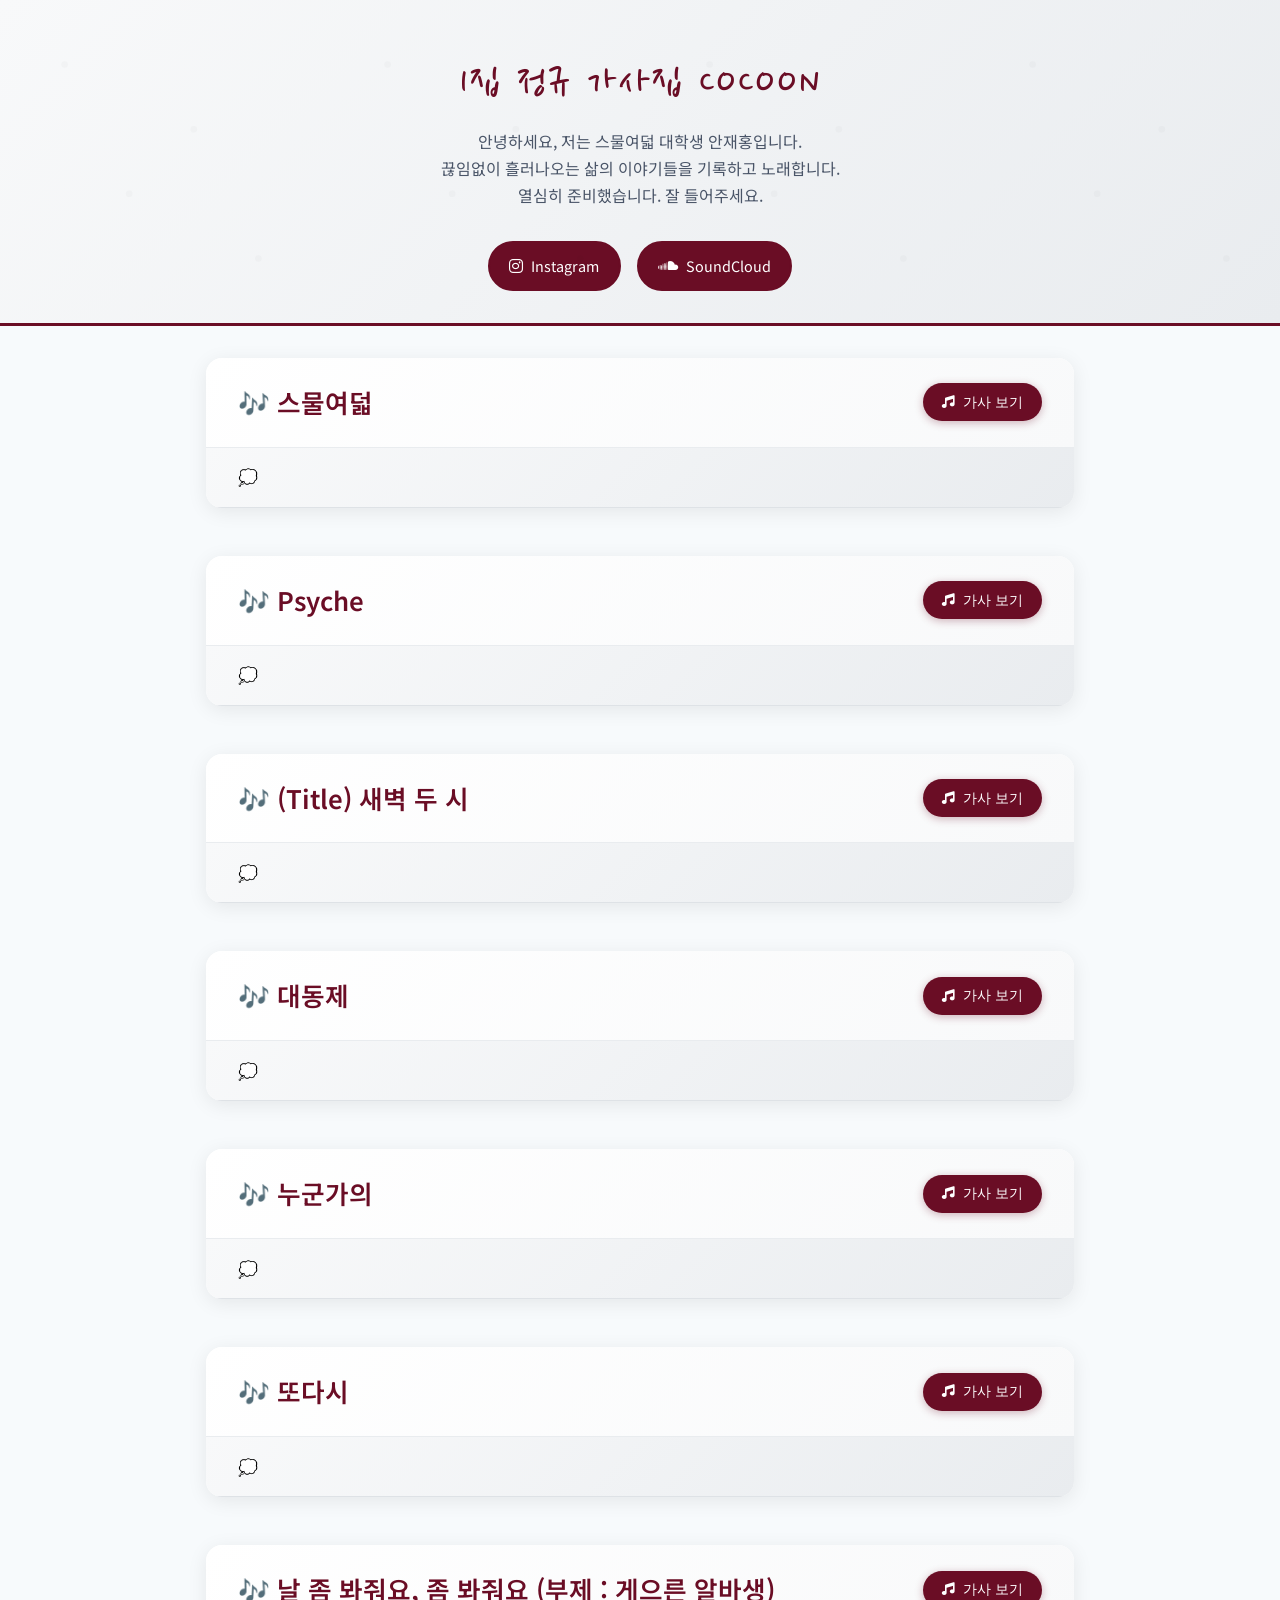
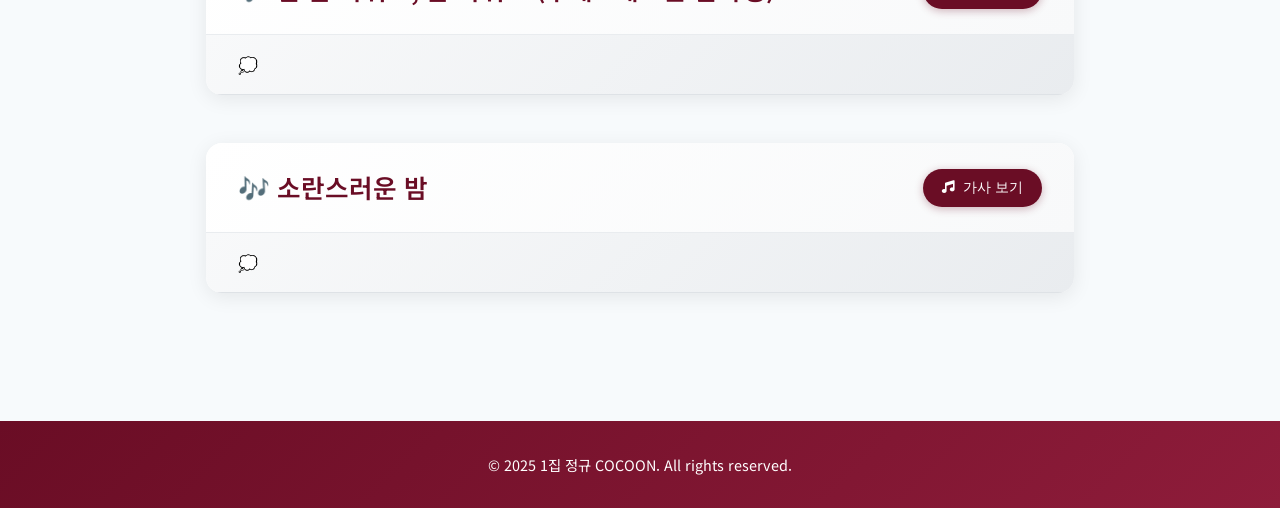
==== index.html @ 021506df "udpate" ====
<!DOCTYPE html>
<html lang="ko">
<head>
  <meta charset="UTF-8" />
  <meta name="viewport" content="width=device-width, initial-scale=1.0" />
  <title>1st 정규 COCOON</title>

  <!-- Font Awesome 아이콘 -->
  <link rel="stylesheet" href="https://cdnjs.cloudflare.com/ajax/libs/font-awesome/6.5.0/css/all.min.css" />

  <!-- 외부 스타일시트 -->
  <link rel="stylesheet" href="style.css" />
</head>
<body>

  <!-- 헤더 -->
  <header>
    <h1>1집 정규 가사집 COCOON</h1>
    <p>
      안녕하세요, 저는 스물여덟 대학생 안재홍입니다.<br>
      끊임없이 흘러나오는 삶의 이야기들을 기록하고 노래합니다.<br>
      열심히 준비했습니다. 잘 들어주세요.
    </p>

    <div class="social-buttons">
      <!-- 인스타그램 링크 -->
      <a href="https://www.instagram.com/jaell0ng" target="_blank" class="icon-link">
        <i class="fab fa-instagram"></i> Instagram
      </a>

      <!-- 사운드클라우드 링크 -->
      <a href="https://on.soundcloud.com/bjVMJqbjcy9wrwm89" target="_blank" class="icon-link">
        <i class="fab fa-soundcloud"></i> SoundCloud
      </a>
    </div>
  </header>

  <!-- 곡 리스트 -->
  <main>
    <div id="songs-container">
      <!-- 곡 섹션들이 JavaScript로 동적으로 생성됩니다 -->
    </div>
  </main>

  <!-- 푸터 -->
  <footer>
    <p>© 2025 1집 정규 COCOON. All rights reserved.</p>
  </footer>

  <!-- JavaScript -->
  <script src="script.js"></script>
</body>
</html>
---- style.css ----
/* 구글 웹폰트 불러오기 */
@import url('https://fonts.googleapis.com/css2?family=Noto+Sans+KR:wght@300;400;500;700&display=swap');
@import url('https://fonts.googleapis.com/css2?family=Nanum+Pen+Script&display=swap');

/* 기본 초기화 */
* {
  margin: 0;
  padding: 0;
  box-sizing: border-box;
}

body {
  font-family: 'Noto Sans KR', sans-serif;
  background-color: #f7fafc;
  color: #2d3748;
  line-height: 1.6;
}

/* 헤더 */
header {
  text-align: center;
  padding: 3rem 1rem 2rem;
  background: linear-gradient(135deg, #f8f9fa 0%, #e9ecef 100%);
  color: #2d3748;
  border-bottom: 3px solid #6a0d25;
  position: relative;
  overflow: hidden;
}

header::before {
  content: '';
  position: absolute;
  top: 0;
  left: 0;
  width: 100%;
  height: 100%;
  background: url('data:image/svg+xml,<svg xmlns="http://www.w3.org/2000/svg" viewBox="0 0 100 100"><defs><pattern id="grain" width="100" height="100" patternUnits="userSpaceOnUse"><circle cx="20" cy="20" r="1" fill="%23000" opacity="0.02"/><circle cx="80" cy="80" r="1" fill="%23000" opacity="0.02"/><circle cx="40" cy="60" r="1" fill="%23000" opacity="0.02"/><circle cx="60" cy="40" r="1" fill="%23000" opacity="0.02"/></pattern></defs><rect width="100" height="100" fill="url(%23grain)"/></svg>');
  pointer-events: none;
}

header h1 {
  font-size: 2.8rem;
  margin-bottom: 0.5rem;
  font-weight: 300;
  color: #6a0d25;
  font-family: 'Nanum Pen Script', cursive;
  letter-spacing: 2px;
}

header .subtitle {
  font-size: 1rem;
  color: #718096;
  margin-bottom: 2rem;
  font-weight: 400;
  font-style: italic;
}

header p {
  font-size: 1rem;
  max-width: 600px;
  margin: 0 auto 1.5rem;
  line-height: 1.7;
  font-weight: 400;
  color: #4a5568;
}

/* 소셜 버튼 영역 */
.social-buttons {
  display: flex;
  justify-content: center;
  gap: 1rem;
  flex-wrap: wrap;
  margin-top: 2rem;
}

/* 아이콘 링크 (인스타, 사운드클라우드 등) */
.icon-link {
  background-color: #6a0d25;
  color: #fff;
  padding: 0.7rem 1.2rem;
  border-radius: 25px;
  font-weight: 400;
  text-decoration: none;
  display: inline-flex;
  align-items: center;
  gap: 8px;
  transition: all 0.3s ease;
  border: 2px solid #6a0d25;
  font-size: 0.9rem;
}

.icon-link i {
  font-size: 16px;
  color: #fff;
}

.icon-link:hover {
  background-color: transparent;
  border-color: #6a0d25;
  color: #6a0d25;
  transform: translateY(-1px);
}

.icon-link:hover i {
  color: #6a0d25;
}

/* 메인 콘텐츠 */
main {
  padding: 2rem 1rem;
  max-width: 900px;
  margin: 0 auto;
}

/* 곡 섹션 */
section {
  margin-bottom: 3rem;
  background: #fff;
  border-radius: 16px;
  overflow: hidden;
  box-shadow: 0 4px 20px rgba(0, 0, 0, 0.08);
  transition: transform 0.3s ease, box-shadow 0.3s ease;
}

section:hover {
  transform: translateY(-4px);
  box-shadow: 0 8px 30px rgba(0, 0, 0, 0.12);
}

/* 곡 헤더 */
.song-header {
  display: flex;
  justify-content: space-between;
  align-items: center;
  padding: 1.5rem 2rem;
  background: linear-gradient(135deg, #fff 0%, #f8f9fa 100%);
  border-bottom: 1px solid #e9ecef;
}

.song-header h2 {
  font-size: 1.6rem;
  color: #6a0d25;
  font-weight: 600;
  margin: 0;
}

/* 가사 토글 버튼 */
.lyrics-toggle {
  background: #6a0d25;
  color: #fff;
  border: none;
  padding: 0.6rem 1.2rem;
  border-radius: 25px;
  cursor: pointer;
  font-size: 0.9rem;
  font-weight: 500;
  display: flex;
  align-items: center;
  gap: 0.5rem;
  transition: all 0.3s ease;
  box-shadow: 0 2px 8px rgba(106, 13, 37, 0.3);
}

.lyrics-toggle:hover {
  background: #8e1c3a;
  transform: translateY(-2px);
  box-shadow: 0 4px 12px rgba(106, 13, 37, 0.4);
}

.lyrics-toggle i {
  font-size: 0.8rem;
  transition: transform 0.3s ease;
}

.lyrics-toggle:hover i {
  transform: scale(1.2);
}

/* 설명 트리거 영역 */
.description-trigger {
  padding: 1rem 2rem;
  background: linear-gradient(135deg, #f8f9fa 0%, #e9ecef 100%);
  border-bottom: 1px solid #dee2e6;
  cursor: pointer;
  transition: all 0.3s ease;
  min-height: 60px;
  display: flex;
  align-items: center;
  position: relative;
}

.description-trigger:hover {
  background: linear-gradient(135deg, #e9ecef 0%, #dee2e6 100%);
}

.description-trigger:hover::after {
  content: "💭 이 곡에 대한 이야기...";
  position: absolute;
  right: 2rem;
  font-size: 0.8rem;
  color: #6a0d25;
  font-weight: 500;
  opacity: 0.8;
}

/* 점들 스타일 */
.description-dots {
  font-size: 1rem;
  color: #6a0d25;
  font-weight: 500;
  animation: pulse 2s infinite;
}

.description-dots::before {
  content: "💭 ";
  margin-right: 0.5rem;
}

@keyframes pulse {
  0%, 100% { opacity: 0.7; }
  50% { opacity: 1; }
}

/* 설명 내용 */
.description-content {
  display: none;
  font-size: 1rem;
  color: #4a5568;
  line-height: 1.7;
  font-style: italic;
  border-left: 3px solid #6a0d25;
  padding-left: 1rem;
}

/* 가사 컨테이너 */
.lyrics-container {
  display: none;
  padding: 0 2rem 2rem;
  background: #fff;
}

/* 가사 스타일 */
.lyrics {
  font-family: 'Nanum Pen Script', cursive;
  font-size: 1.4rem;
  line-height: 2;
  background: linear-gradient(135deg, #fff8f0 0%, #f8f9fa 100%);
  color: #333;
  padding: 1.5rem;
  border-radius: 12px;
  box-shadow: inset 0 2px 8px rgba(0, 0, 0, 0.05);
  white-space: pre-wrap;
  border-left: 4px solid #e2e8f0;
  margin: 0;
}

/* 에러 메시지 */
.error-message {
  text-align: center;
  padding: 3rem;
  background: #fff;
  border-radius: 16px;
  box-shadow: 0 4px 20px rgba(0, 0, 0, 0.08);
  margin: 2rem 0;
}

.error-message h2 {
  color: #dc3545;
  margin-bottom: 1rem;
  font-size: 1.5rem;
}

.error-message p {
  color: #666;
  font-size: 1rem;
}

/* 푸터 */
footer {
  text-align: center;
  padding: 2rem 1rem;
  background: linear-gradient(135deg, #6a0d25 0%, #8e1c3a 100%);
  color: #fff;
  font-size: 0.9rem;
  margin-top: 3rem;
}

footer a {
  color: #ffccda;
  text-decoration: none;
  font-weight: 500;
  transition: color 0.3s ease;
}

footer a:hover {
  color: #fff;
  text-decoration: underline;
}

/* 스크롤바 커스터마이징 */
::-webkit-scrollbar {
  width: 8px;
}

::-webkit-scrollbar-track {
  background: #f1f1f1;
}

::-webkit-scrollbar-thumb {
  background: #6a0d25;
  border-radius: 4px;
}

::-webkit-scrollbar-thumb:hover {
  background: #8e1c3a;
}

/* 반응형 - 태블릿 */
@media (max-width: 768px) {
  header h1 {
    font-size: 1.8rem;
  }
  
  header p {
    font-size: 1rem;
  }

  .song-header {
    flex-direction: column;
    gap: 1rem;
    text-align: center;
    padding: 1.5rem;
  }

  .song-header h2 {
    font-size: 1.4rem;
  }

  .lyrics-toggle {
    align-self: stretch;
    justify-content: center;
  }

  .description-trigger {
    padding: 0.8rem 1.5rem;
    min-height: 50px;
  }

  .description-trigger::after {
    content: "👆 터치하세요" !important;
    font-size: 0.7rem !important;
    right: 1.5rem !important;
  }

  .description-content {
    font-size: 0.9rem;
    padding-left: 0.8rem;
  }

  .song-description {
    padding: 1rem 1.5rem;
  }

  .lyrics-container {
    padding: 0 1.5rem 1.5rem;
  }

  .lyrics {
    font-size: 1.2rem;
    padding: 1rem;
  }

  main {
    padding: 1rem;
  }
}

/* 반응형 - 모바일 */
@media (max-width: 480px) {
  header {
    padding: 2rem 1rem;
  }

  header h1 {
    font-size: 1.5rem;
  }

  header p {
    font-size: 0.9rem;
  }

  .song-header {
    padding: 1rem;
  }

  .song-header h2 {
    font-size: 1.2rem;
  }

  .lyrics-toggle {
    padding: 0.5rem 1rem;
    font-size: 0.8rem;
  }

  .description-trigger {
    padding: 0.8rem 1rem;
    min-height: 45px;
  }

  .description-trigger::after {
    content: "👆" !important;
    font-size: 0.8rem !important;
    right: 1rem !important;
  }

  .description-content {
    font-size: 0.85rem;
    padding-left: 0.6rem;
  }

  .description-dots {
    font-size: 0.9rem;
  }

  .lyrics-container {
    padding: 0 1rem 1rem;
  }

  .lyrics {
    font-size: 1.1rem;
    padding: 0.8rem;
    line-height: 1.8;
  }

  main {
    padding: 0.5rem;
  }
}

/* 접근성 향상 */
@media (prefers-reduced-motion: reduce) {
  * {
    animation-duration: 0.01ms !important;
    animation-iteration-count: 1 !important;
    transition-duration: 0.01ms !important;
  }
}

/* 다크 모드 지원 */
@media (prefers-color-scheme: dark) {
  body {
    background-color: #1a1a1a;
    color: #e0e0e0;
  }

  section {
    background: #2d2d2d;
    color: #e0e0e0;
  }

  .song-header {
    background: linear-gradient(135deg, #2d2d2d 0%, #3a3a3a 100%);
    border-bottom-color: #4a4a4a;
  }

  .song-description {
    background: #2d2d2d;
    color: #b0b0b0;
  }

  .lyrics-container {
    background: #2d2d2d;
  }

  .lyrics {
    background: linear-gradient(135deg, #3a3a3a 0%, #2d2d2d 100%);
    color: #e0e0e0;
  }

  .error-message {
    background: #2d2d2d;
    color: #e0e0e0;
  }
}
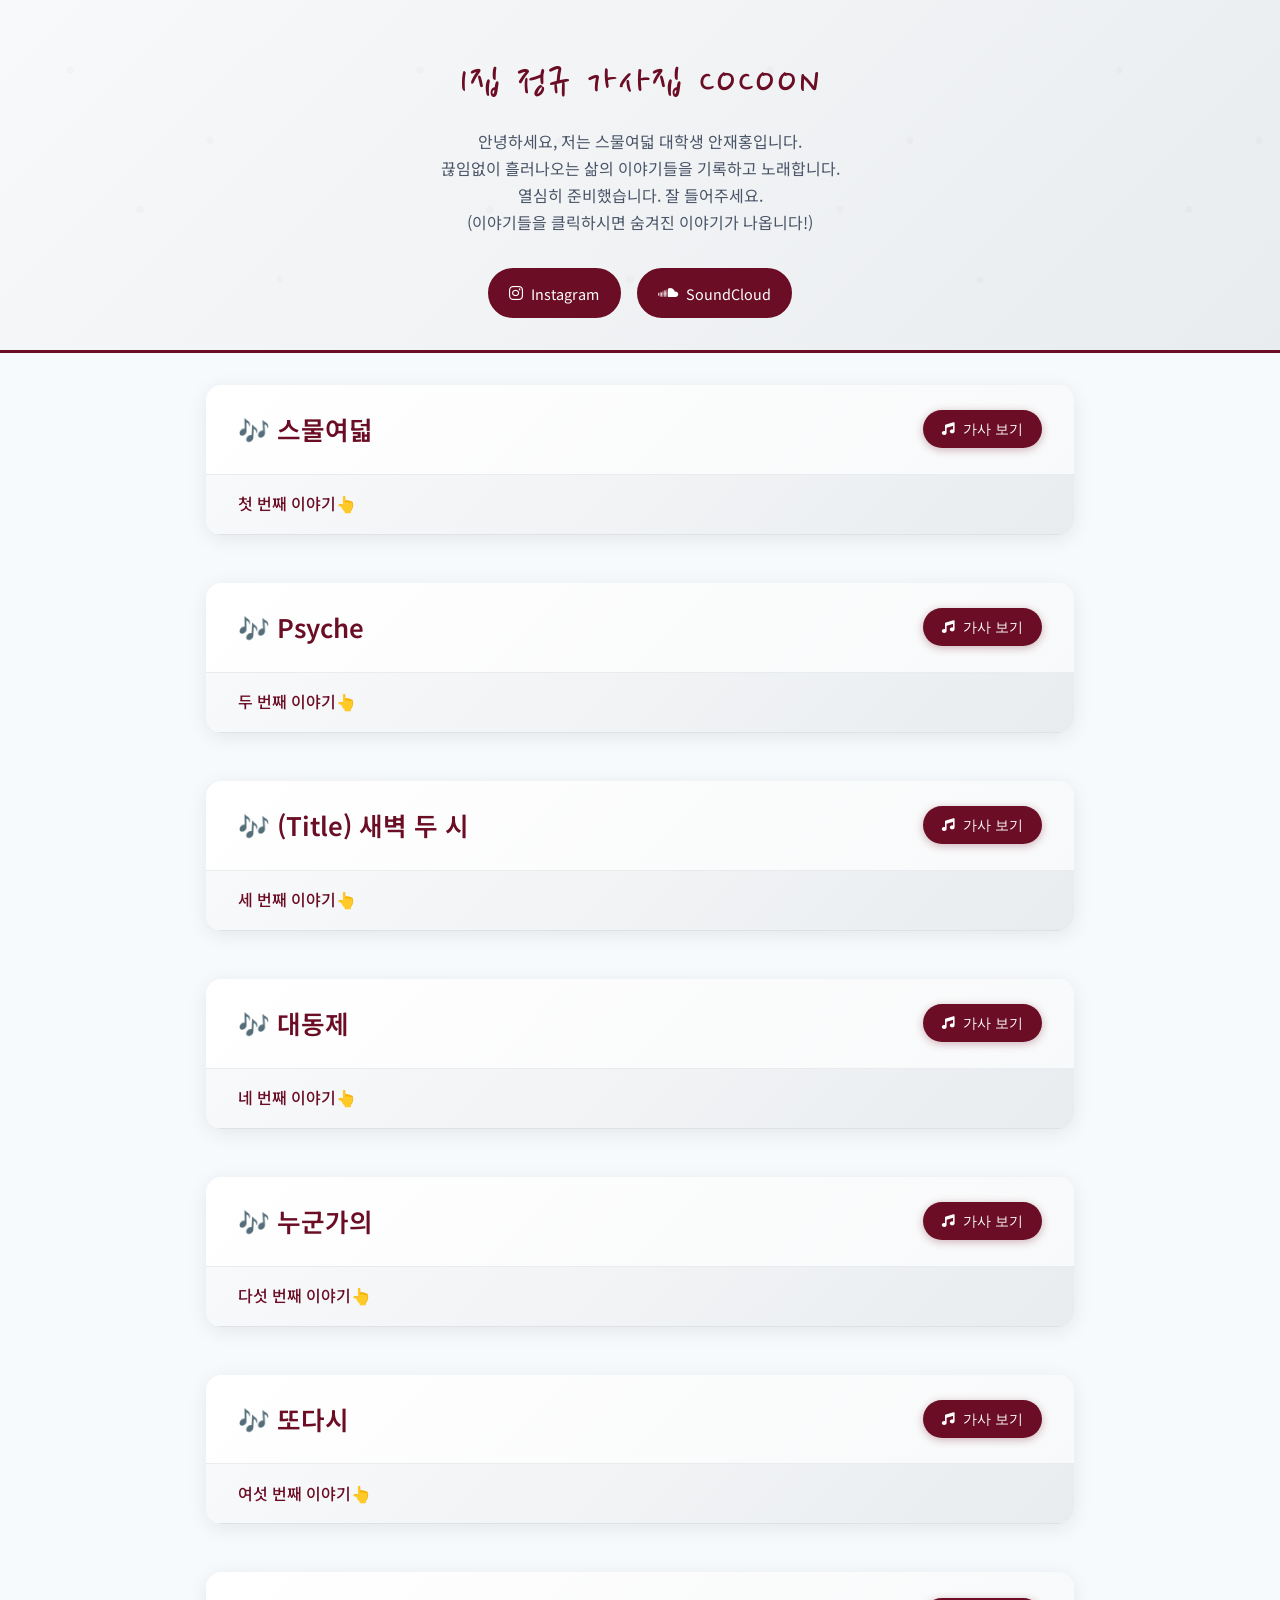
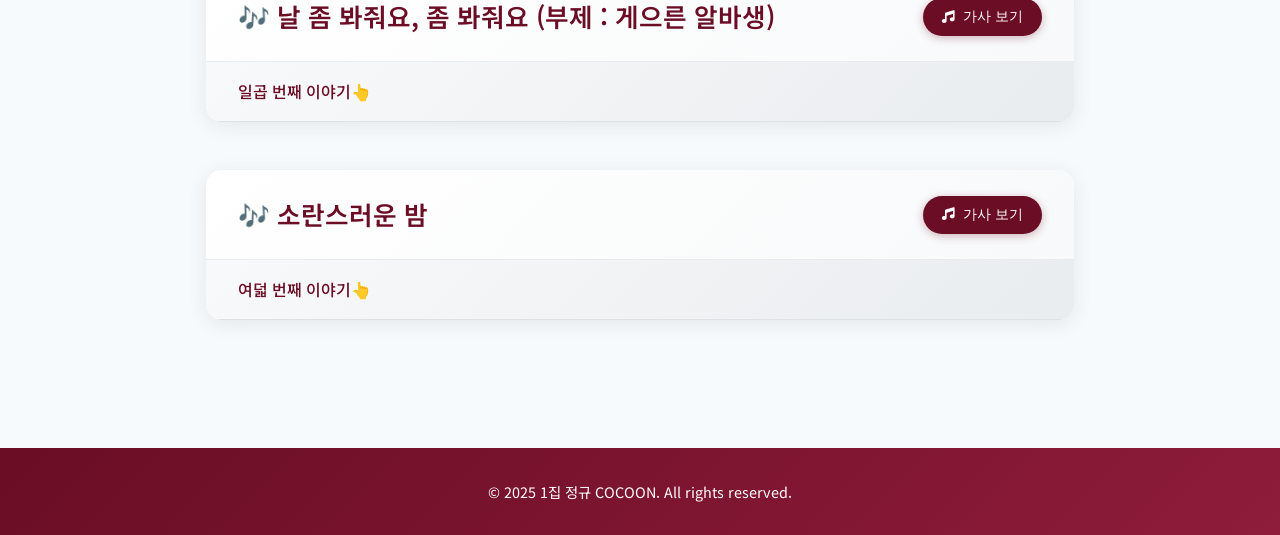
==== commit a00e7d74: "index.html 업데이트" ====
--- a/index.html
+++ b/index.html
@@ -19,7 +19,8 @@
     <p>
       안녕하세요, 저는 스물여덟 대학생 안재홍입니다.<br>
       끊임없이 흘러나오는 삶의 이야기들을 기록하고 노래합니다.<br>
-      열심히 준비했습니다. 잘 들어주세요.
+      열심히 준비했습니다. 잘 들어주세요.<br>
+(이야기들을 클릭하시면 숨겨진 이야기가 나옵니다!)
     </p>
 
     <div class="social-buttons">
--- a/style.css
+++ b/style.css
@@ -212,7 +212,7 @@
 }
 
 .description-dots::before {
-  content: "💭 ";
+  content: attr(data-order) " 이야기👆";
   margin-right: 0.5rem;
 }
 
@@ -230,6 +230,7 @@
   font-style: italic;
   border-left: 3px solid #6a0d25;
   padding-left: 1rem;
+  white-space: pre-wrap;
 }
 
 /* 가사 컨테이너 */
@@ -408,7 +409,7 @@
   }
 
   .description-trigger::after {
-    content: "👆" !important;
+    content: "" !important;
     font-size: 0.8rem !important;
     right: 1rem !important;
   }
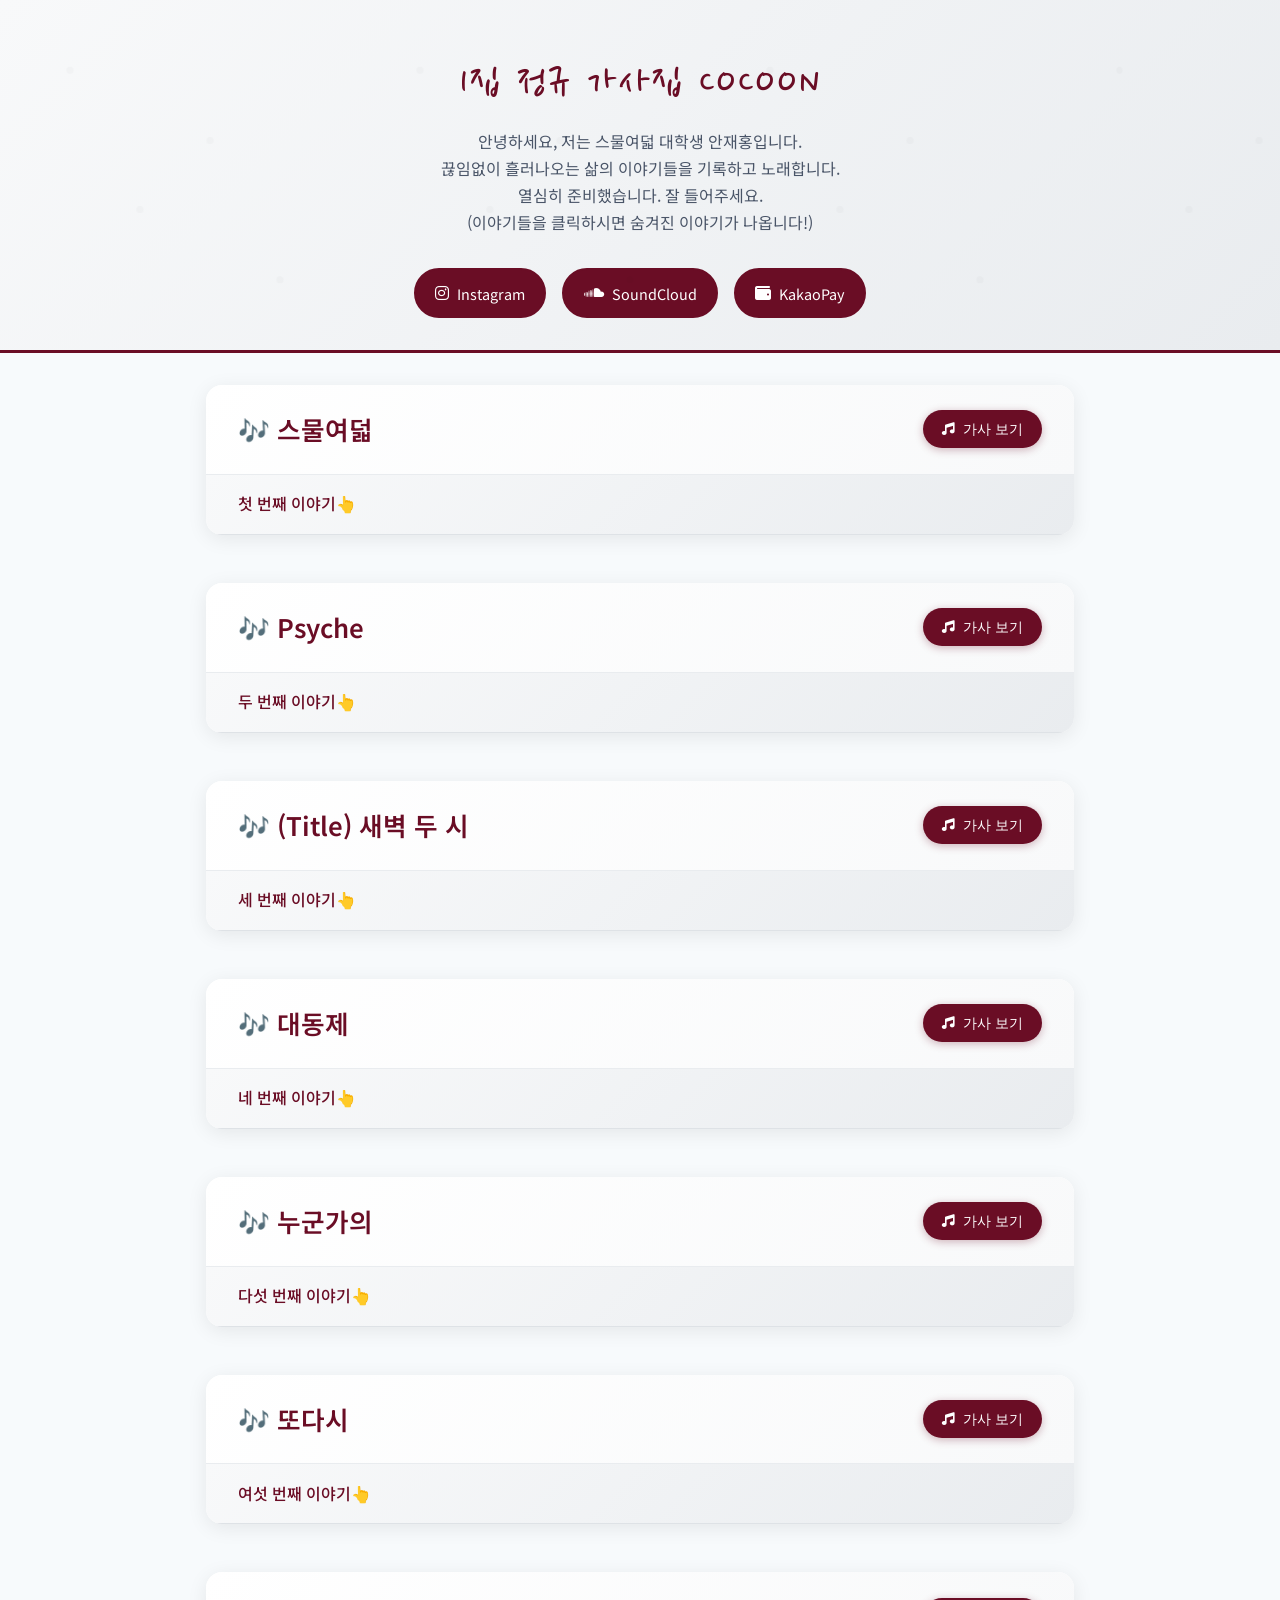
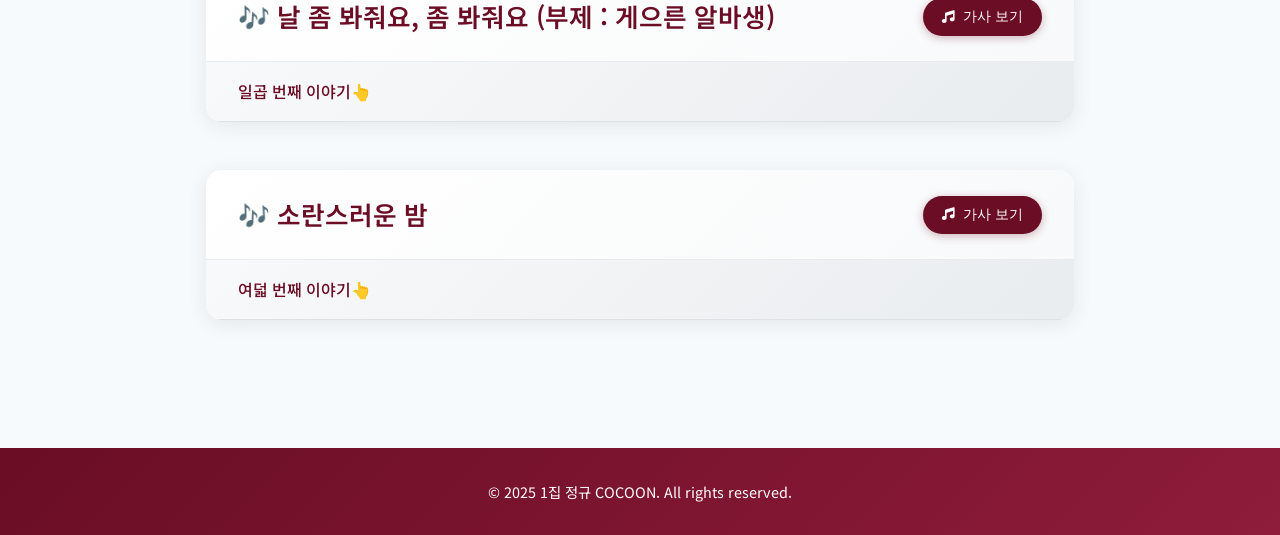
==== commit 07accc1e: "update" ====
--- a/index.html
+++ b/index.html
@@ -33,6 +33,11 @@
       <a href="https://on.soundcloud.com/bjVMJqbjcy9wrwm89" target="_blank" class="icon-link">
         <i class="fab fa-soundcloud"></i> SoundCloud
       </a>
+
+      <!-- 카카오페이 링크 -->
+      <a href="https://qr.kakaopay.com/Ej7u1eYZe" target="_blank" class="icon-link">
+        <i class="fas fa-wallet"></i> KakaoPay
+      </a>
     </div>
   </header>
 
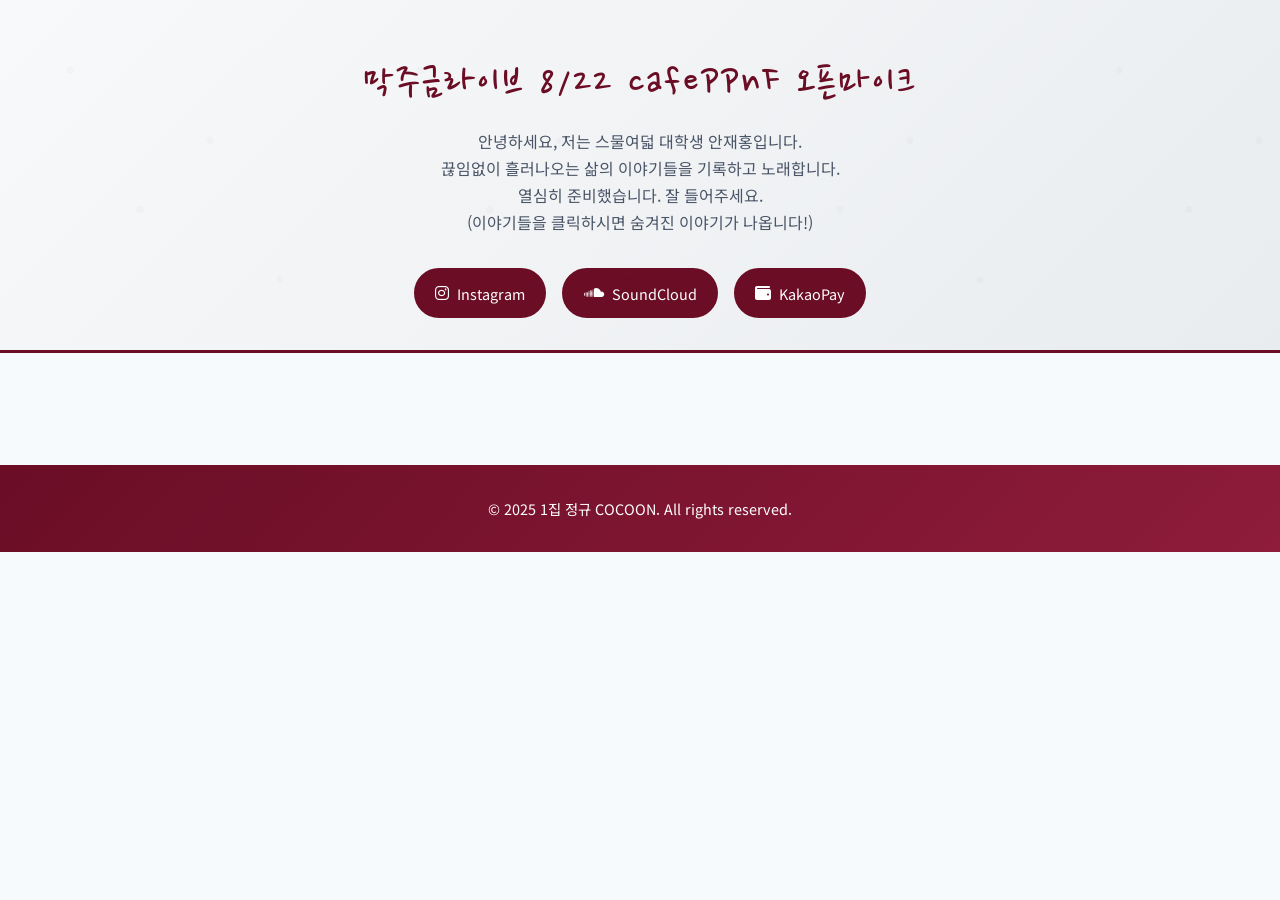
==== commit 4705c43f: "update" ====
--- a/index.html
+++ b/index.html
@@ -15,7 +15,7 @@
 
   <!-- 헤더 -->
   <header>
-    <h1>1집 정규 가사집 COCOON</h1>
+    <h1>막주금라이브 8/22 cafePPnF 오픈마이크</h1>
     <p>
       안녕하세요, 저는 스물여덟 대학생 안재홍입니다.<br>
       끊임없이 흘러나오는 삶의 이야기들을 기록하고 노래합니다.<br>
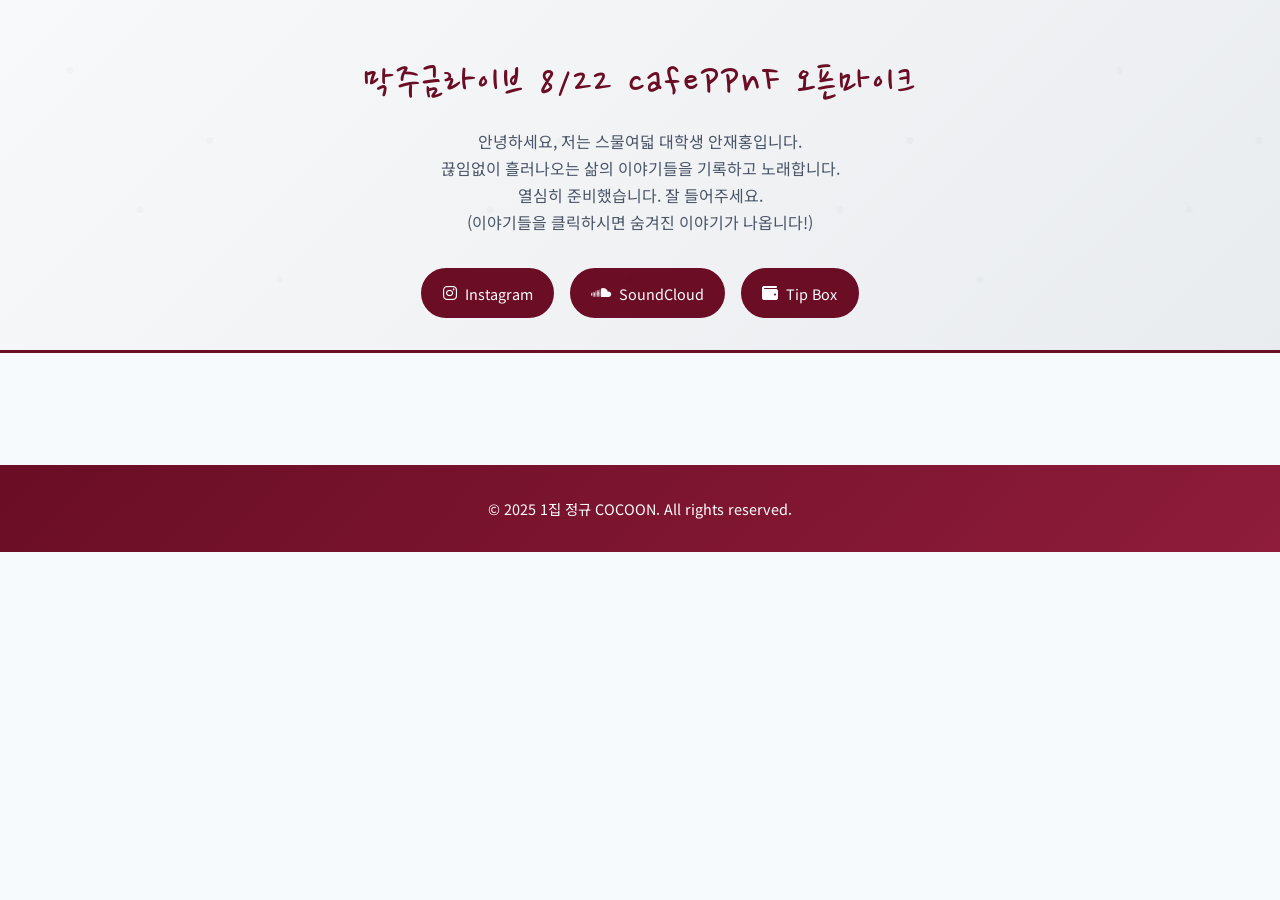
==== commit 1a067a25: "update" ====
--- a/index.html
+++ b/index.html
@@ -3,7 +3,7 @@
 <head>
   <meta charset="UTF-8" />
   <meta name="viewport" content="width=device-width, initial-scale=1.0" />
-  <title>1st 정규 COCOON</title>
+  <title>막주금라이브 8/22 cafePPnF 오픈마이크</title>
 
   <!-- Font Awesome 아이콘 -->
   <link rel="stylesheet" href="https://cdnjs.cloudflare.com/ajax/libs/font-awesome/6.5.0/css/all.min.css" />
@@ -36,7 +36,7 @@
 
       <!-- 카카오페이 링크 -->
       <a href="https://qr.kakaopay.com/Ej7u1eYZe" target="_blank" class="icon-link">
-        <i class="fas fa-wallet"></i> KakaoPay
+        <i class="fas fa-wallet"></i> Tip Box
       </a>
     </div>
   </header>
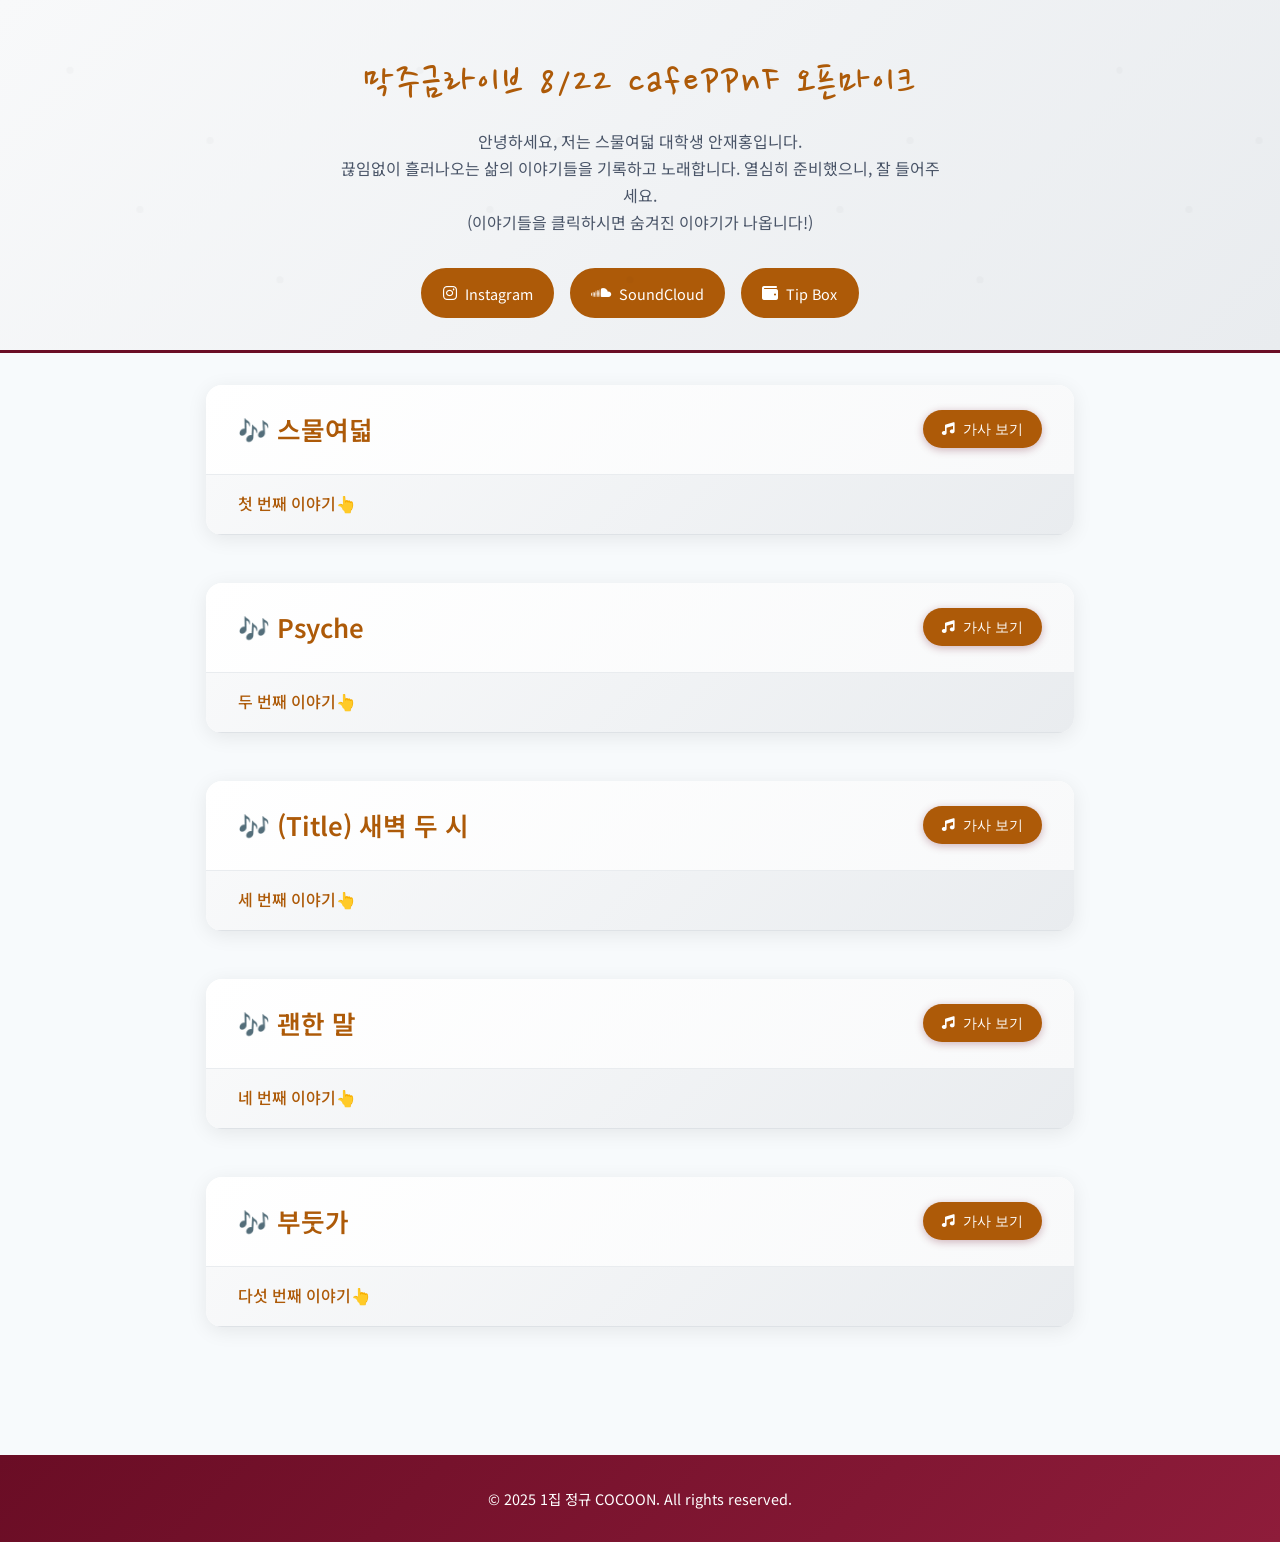
==== commit e95febee: "update" ====
--- a/index.html
+++ b/index.html
@@ -18,8 +18,7 @@
     <h1>막주금라이브 8/22 cafePPnF 오픈마이크</h1>
     <p>
       안녕하세요, 저는 스물여덟 대학생 안재홍입니다.<br>
-      끊임없이 흘러나오는 삶의 이야기들을 기록하고 노래합니다.<br>
-      열심히 준비했습니다. 잘 들어주세요.<br>
+      끊임없이 흘러나오는 삶의 이야기들을 기록하고 노래합니다. 열심히 준비했으니, 잘 들어주세요.<br>
 (이야기들을 클릭하시면 숨겨진 이야기가 나옵니다!)
     </p>
 
--- a/style.css
+++ b/style.css
@@ -42,7 +42,7 @@
   font-size: 2.8rem;
   margin-bottom: 0.5rem;
   font-weight: 300;
-  color: #6a0d25;
+  color: #ad5a08;
   font-family: 'Nanum Pen Script', cursive;
   letter-spacing: 2px;
 }
@@ -75,7 +75,7 @@
 
 /* 아이콘 링크 (인스타, 사운드클라우드 등) */
 .icon-link {
-  background-color: #6a0d25;
+  background-color: #ad5a08;
   color: #fff;
   padding: 0.7rem 1.2rem;
   border-radius: 25px;
@@ -85,7 +85,7 @@
   align-items: center;
   gap: 8px;
   transition: all 0.3s ease;
-  border: 2px solid #6a0d25;
+  border: 2px solid #ad5a08;
   font-size: 0.9rem;
 }
 
@@ -96,13 +96,13 @@
 
 .icon-link:hover {
   background-color: transparent;
-  border-color: #6a0d25;
-  color: #6a0d25;
+  border-color: #ad5a08;
+  color: #ad5a08;
   transform: translateY(-1px);
 }
 
 .icon-link:hover i {
-  color: #6a0d25;
+  color: #ad5a08;
 }
 
 /* 메인 콘텐츠 */
@@ -139,14 +139,14 @@
 
 .song-header h2 {
   font-size: 1.6rem;
-  color: #6a0d25;
+  color: #ad5a08;
   font-weight: 600;
   margin: 0;
 }
 
 /* 가사 토글 버튼 */
 .lyrics-toggle {
-  background: #6a0d25;
+  background: #ad5a08;
   color: #fff;
   border: none;
   padding: 0.6rem 1.2rem;
@@ -162,7 +162,7 @@
 }
 
 .lyrics-toggle:hover {
-  background: #8e1c3a;
+  background: #031ee8;
   transform: translateY(-2px);
   box-shadow: 0 4px 12px rgba(106, 13, 37, 0.4);
 }
@@ -198,7 +198,7 @@
   position: absolute;
   right: 2rem;
   font-size: 0.8rem;
-  color: #6a0d25;
+  color: #ad5a08;
   font-weight: 500;
   opacity: 0.8;
 }
@@ -206,7 +206,7 @@
 /* 점들 스타일 */
 .description-dots {
   font-size: 1rem;
-  color: #6a0d25;
+  color: #ad5a08;
   font-weight: 500;
   animation: pulse 2s infinite;
 }
@@ -228,7 +228,7 @@
   color: #4a5568;
   line-height: 1.7;
   font-style: italic;
-  border-left: 3px solid #6a0d25;
+  border-left: 3px solid #031ee8;
   padding-left: 1rem;
   white-space: pre-wrap;
 }
@@ -308,7 +308,7 @@
 }
 
 ::-webkit-scrollbar-thumb {
-  background: #6a0d25;
+  background: #ad5a08;
   border-radius: 4px;
 }
 
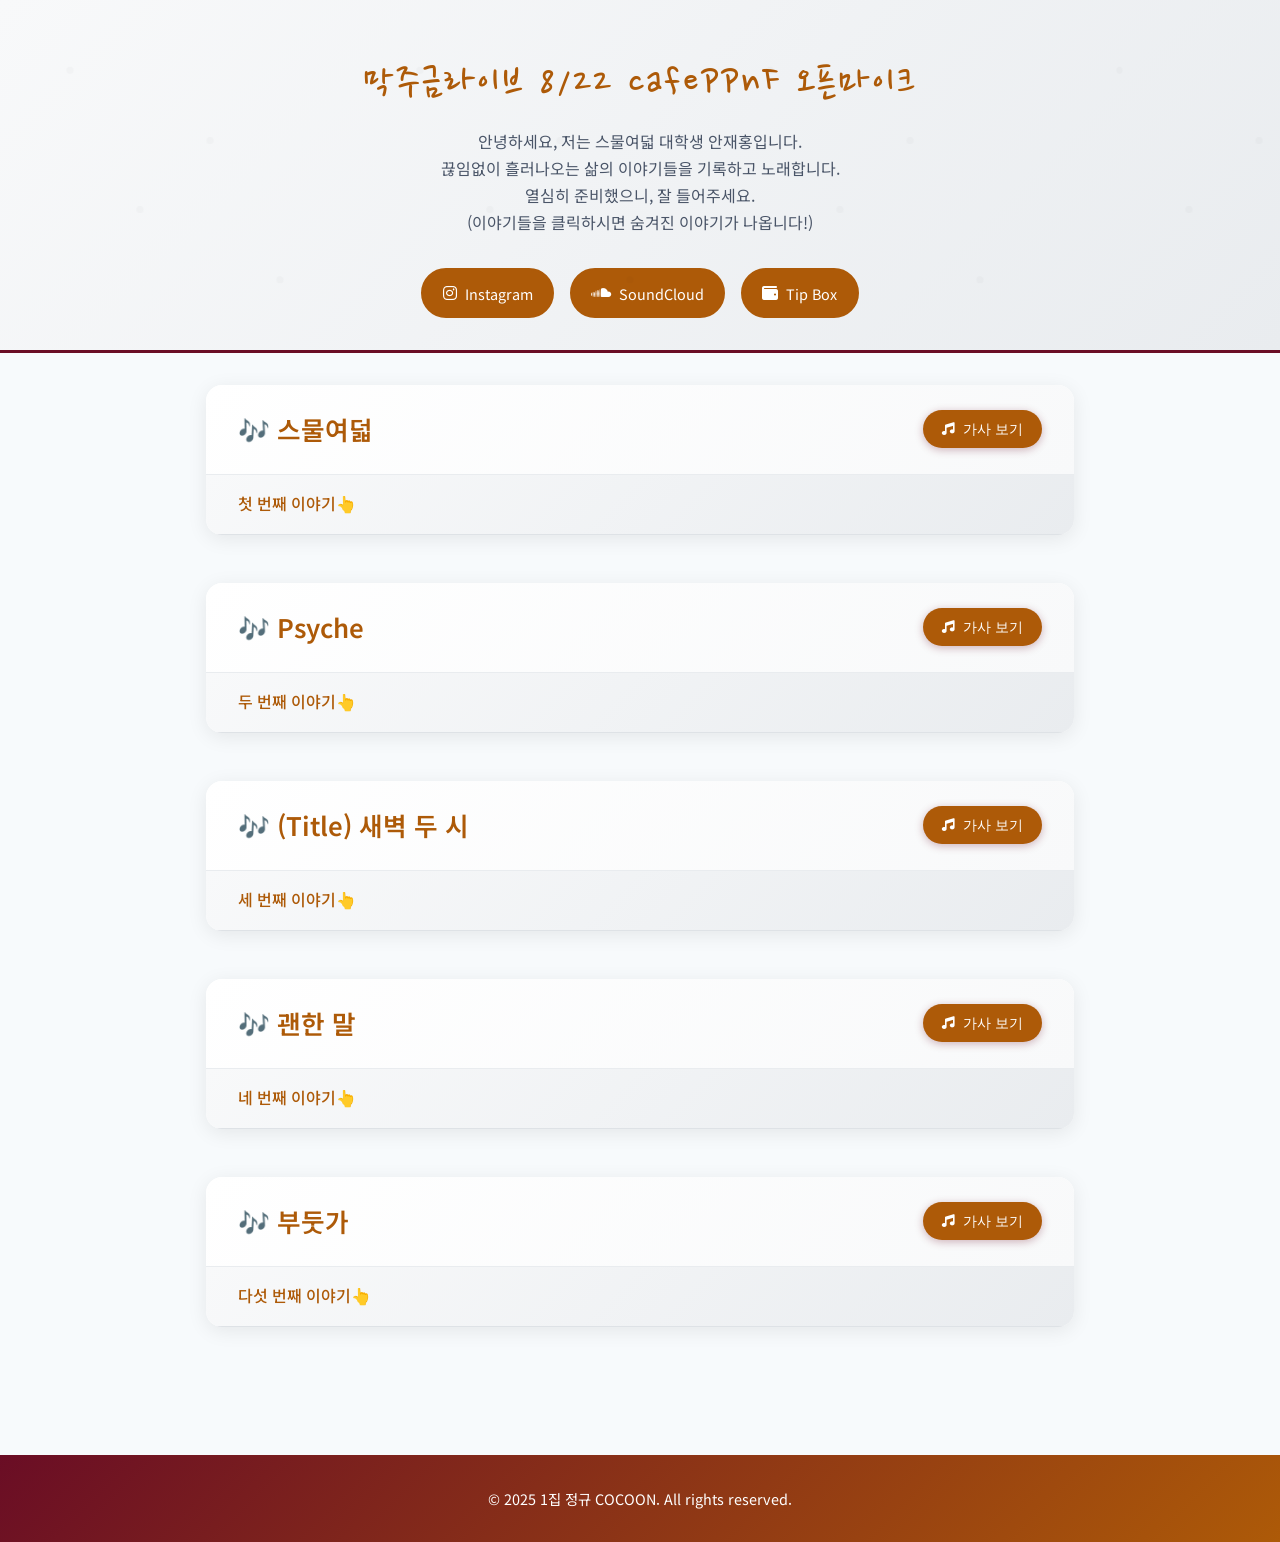
==== commit eed7bf83: "update" ====
--- a/index.html
+++ b/index.html
@@ -18,7 +18,8 @@
     <h1>막주금라이브 8/22 cafePPnF 오픈마이크</h1>
     <p>
       안녕하세요, 저는 스물여덟 대학생 안재홍입니다.<br>
-      끊임없이 흘러나오는 삶의 이야기들을 기록하고 노래합니다. 열심히 준비했으니, 잘 들어주세요.<br>
+      끊임없이 흘러나오는 삶의 이야기들을 기록하고 노래합니다.<br> 
+      열심히 준비했으니, 잘 들어주세요.<br>
 (이야기들을 클릭하시면 숨겨진 이야기가 나옵니다!)
     </p>
 
--- a/style.css
+++ b/style.css
@@ -280,7 +280,7 @@
 footer {
   text-align: center;
   padding: 2rem 1rem;
-  background: linear-gradient(135deg, #6a0d25 0%, #8e1c3a 100%);
+  background: linear-gradient(135deg, #6a0d25 0%, #ad5a08 100%);
   color: #fff;
   font-size: 0.9rem;
   margin-top: 3rem;
@@ -313,7 +313,7 @@
 }
 
 ::-webkit-scrollbar-thumb:hover {
-  background: #8e1c3a;
+  background: #ad5a08;
 }
 
 /* 반응형 - 태블릿 */
